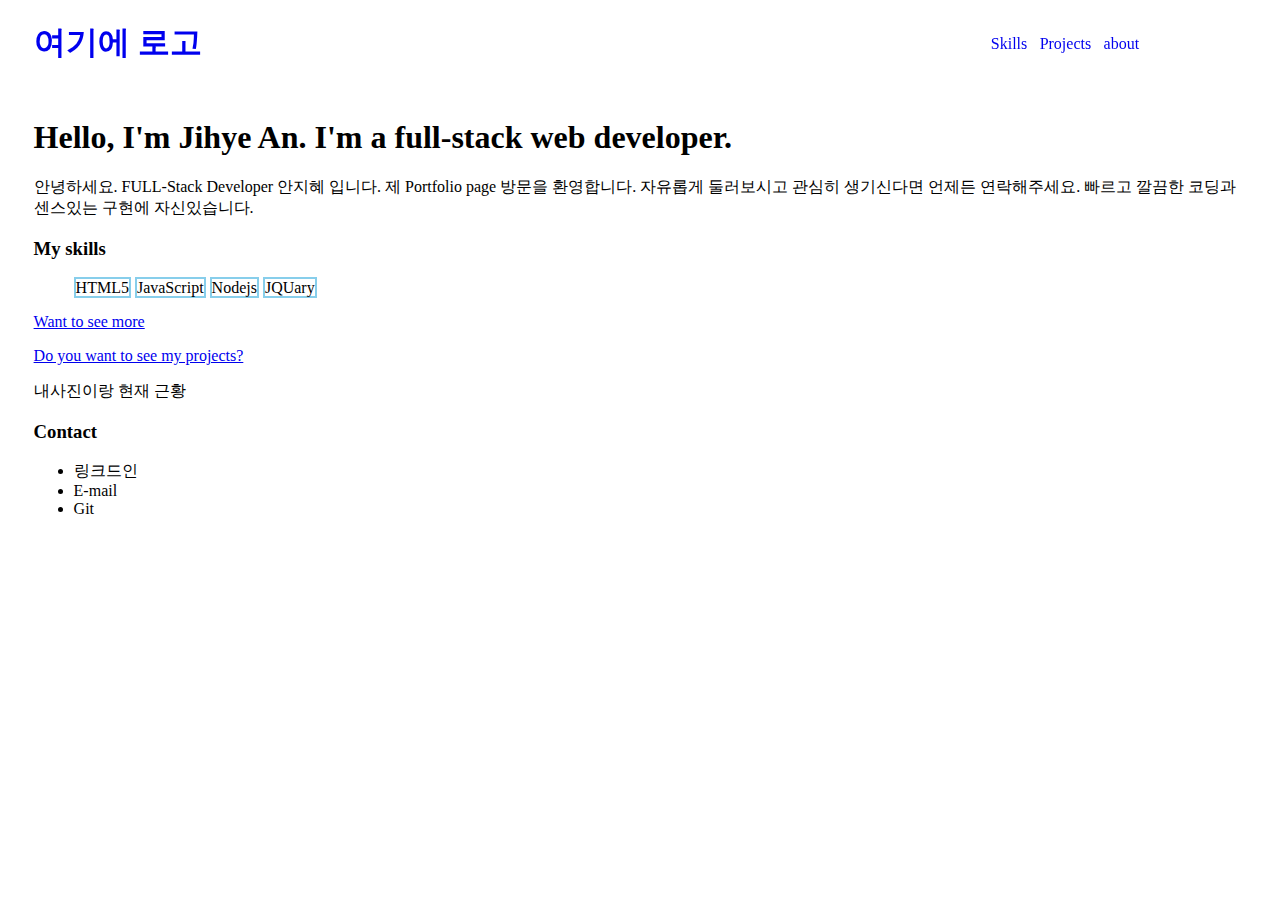
==== index.html @ ad4d4c53 "ver 1" ====
<!DOCTYPE html>
<html>
<head>
    <title>Jihye's Portfolio</title>
    <meta charset="utf-8">
    <meta name="keyword" content="Portfolio,Jihye,Programmer,career,Web,full-stack,developer,Korea,Korean">
    <meta name="author" content="Jihye,An">
    <meta name="description" content="This is the portfolio page of Web-programmer Jihye An">
    <meta name="viewport" content="width=device-width,initial-scale=1.0">
    <link rel="stylesheet" href="layout.css">
    </head>
<body>
    <header>
        <H1><a href="index.html">여기에 로고</a> </H1>
        <niv class="menu">  
        <ul >
        <li><a href="skills.html" >Skills</a></li>
        <li><a href="projects.html" >Projects</a></li>
        <li><a href="about.html">about</a></li>
        </ul>
        </niv>
    </header>
    <main>
    <article>
        <div>
            <H1>Hello, I'm Jihye An.
            I'm a full-stack web developer. </H1>
        </div>
        <div>
            안녕하세요. FULL-Stack Developer 안지혜 입니다.
            제 Portfolio page 방문을 환영합니다. 자유롭게 둘러보시고 관심히 생기신다면 언제든 연락해주세요.
            빠르고 깔끔한 코딩과 센스있는 구현에 자신있습니다. 
        </div>
    </article>
        <section class="myskills">   
            <div>
                <h3>My skills</h3>
                <ul>
                    <li>HTML5</li>
                    <li>JavaScript</li>
                    <li>Nodejs</li>
                    <li>JQUary</li>
                </ul>
                <p><a href="skills.html">Want to see more</a></p>
            </div>
        </section>
        <section>
            <div>
                <p> 
                <a href="projects.html">Do you want to see my projects?
                </a></p>
            </div>
        </section>
        <section>
            <div>
                <p>
                내사진이랑
                현재 근황
                </p>
            </div>
        </section>
    </main>
    <footer>
        <h3>Contact</h3>
        <ul>
            <li>링크드인</li>
            <li>E-mail</li>
            <li>Git</li>
        </ul>
    </footer>
    
</body>

</html>
---- layout.css ----
body{
    padding-left: 2%;
    padding-right: 2%;
    padding-top: 7%;
}
header{
    margin-bottom: 2%;
    display: flex;
    background-color: white;
    position: fixed;
    width: 100%;
    top: 0;
}

header h1{
    flex-grow:0.8;
}
header niv{
    padding: 1%;
}

.menu,header a{
    text-decoration: none;
}
.menu ul{
    display: flex;
    padding: 0;
}
.menu li{
    display: inline;  
    flex-grow: 1;
    text-align:center;
    margin: 5%
   
}

.myskills li{
    border: 2px solid skyblue;
    display: inline;
}
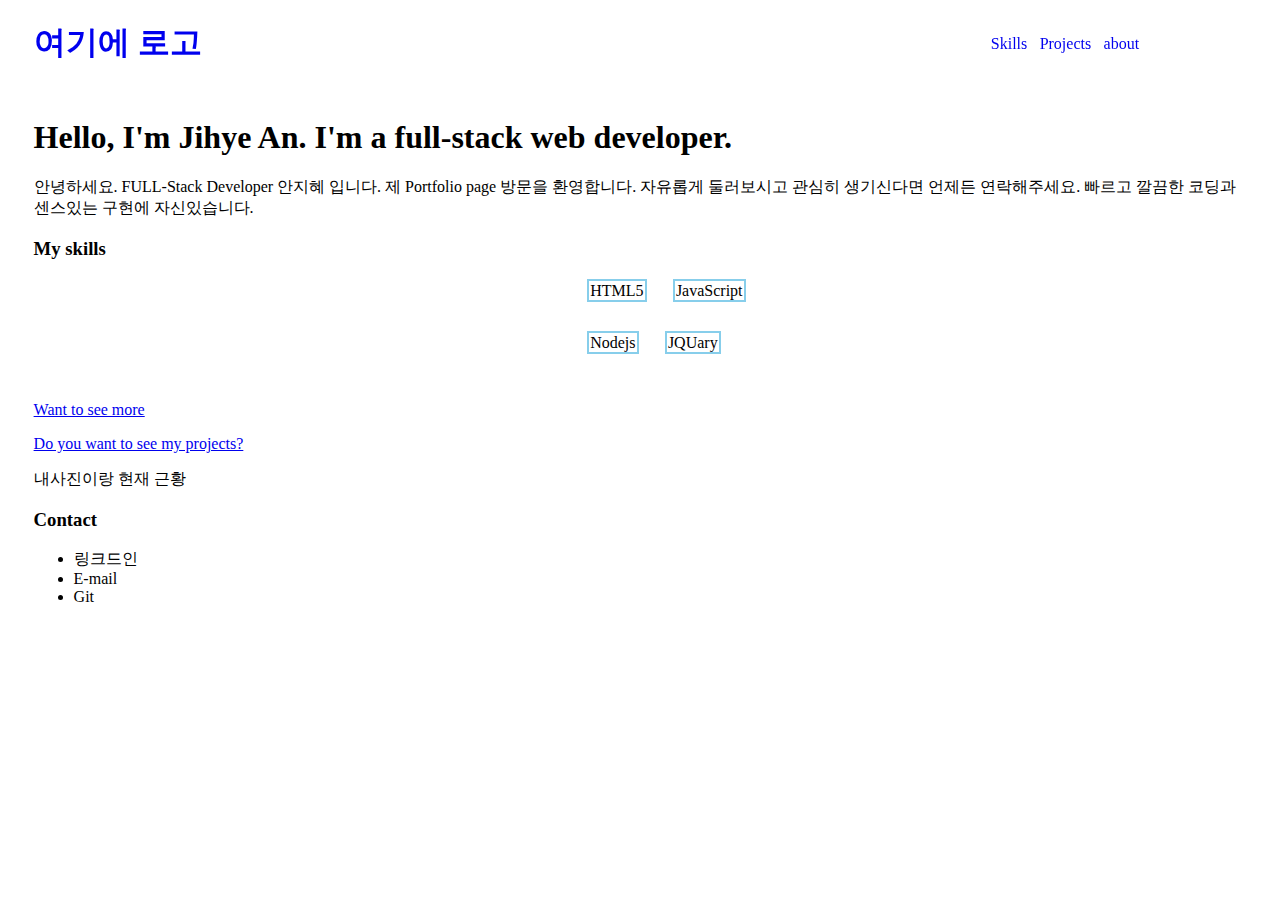
==== commit 889623d5: "ver1.1" ====
--- a/index.html
+++ b/index.html
@@ -35,12 +35,16 @@
         <section class="myskills">   
             <div>
                 <h3>My skills</h3>
-                <ul>
-                    <li>HTML5</li>
-                    <li>JavaScript</li>
-                    <li>Nodejs</li>
-                    <li>JQUary</li>
-                </ul>
+                <table >
+                    <tr>
+                    <td>HTML5</td>
+                    <td>JavaScript</td>
+                    </tr>
+                    <tr>
+                    <td>Nodejs</td>
+                    <td>JQUary</td>
+                    </tr>
+                </table>
                 <p><a href="skills.html">Want to see more</a></p>
             </div>
         </section>
--- a/layout.css
+++ b/layout.css
@@ -33,8 +33,14 @@
     margin: 5%
    
 }
-
-.myskills li{
+.myskills table{
+    margin: auto;
+}
+.myskills tr{
+    height: 50px;
+}
+.myskills td{
+    margin: 10%;
     border: 2px solid skyblue;
     display: inline;
 }
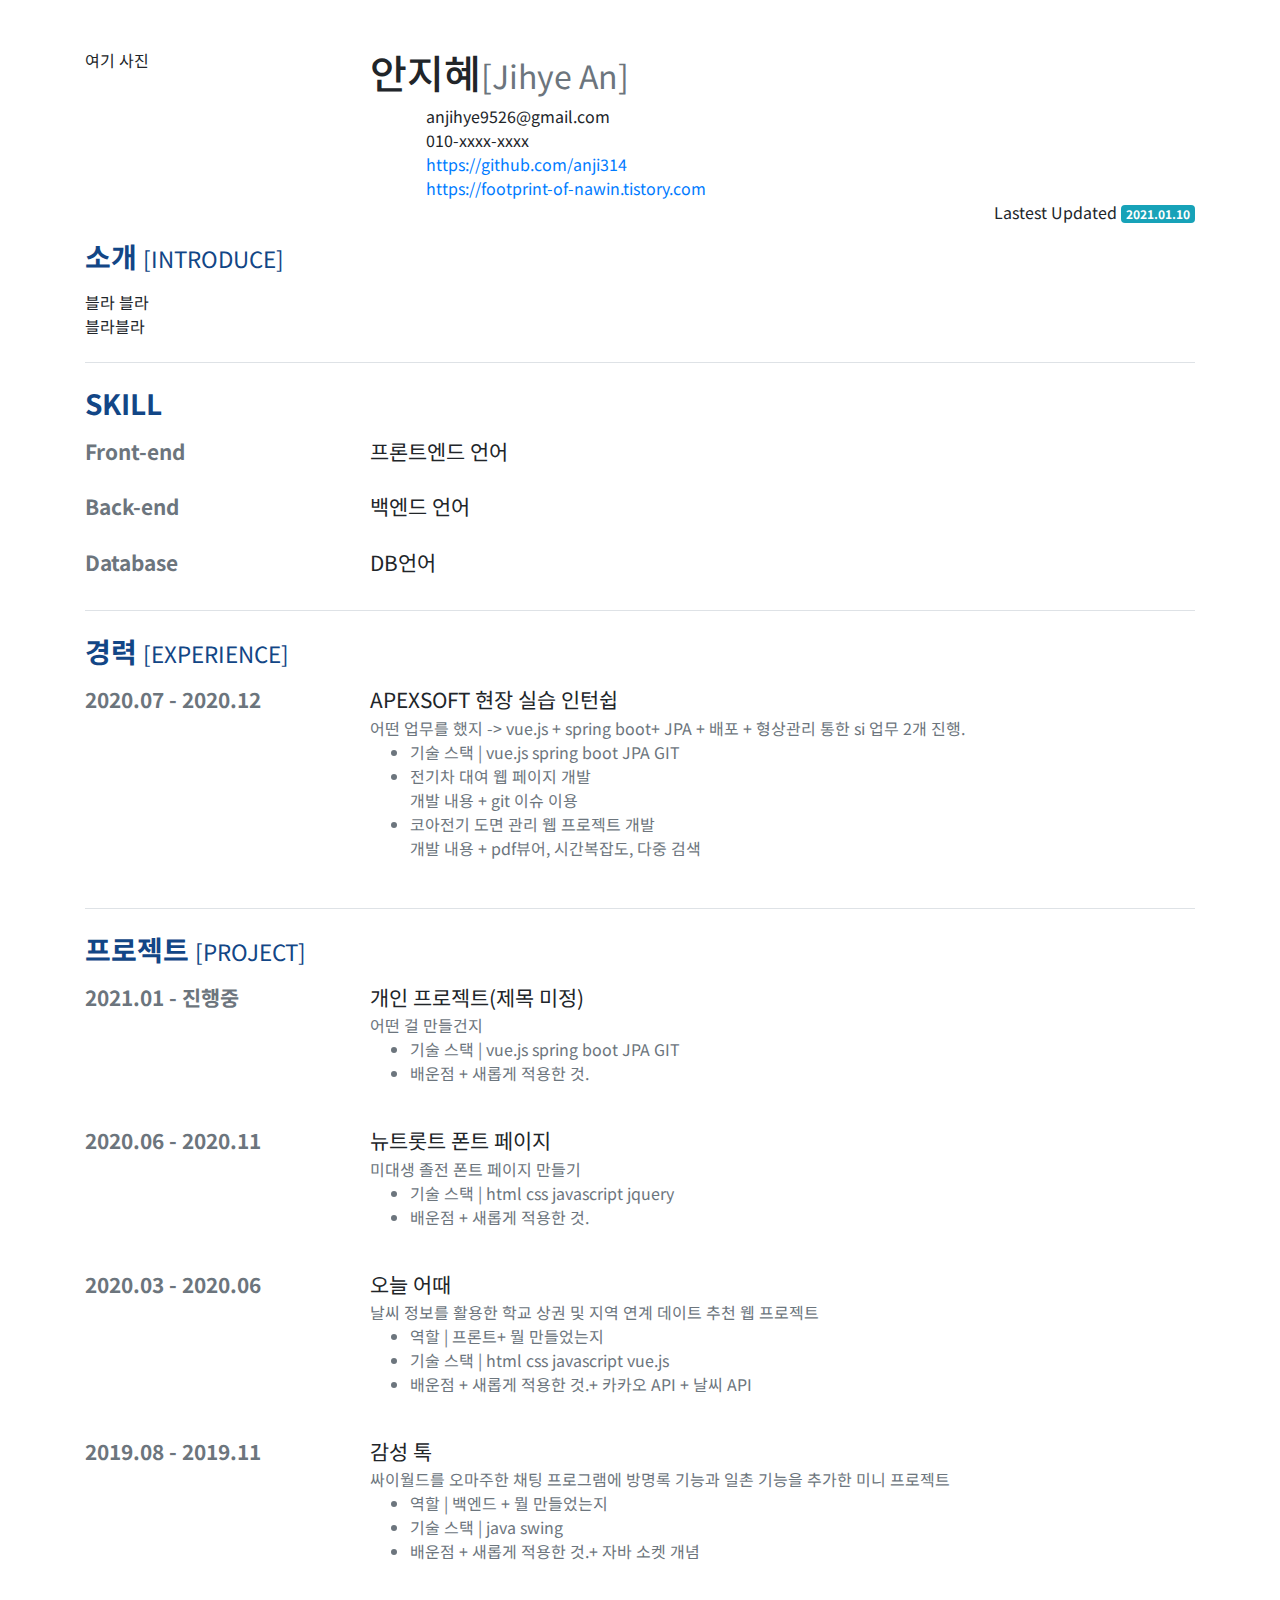
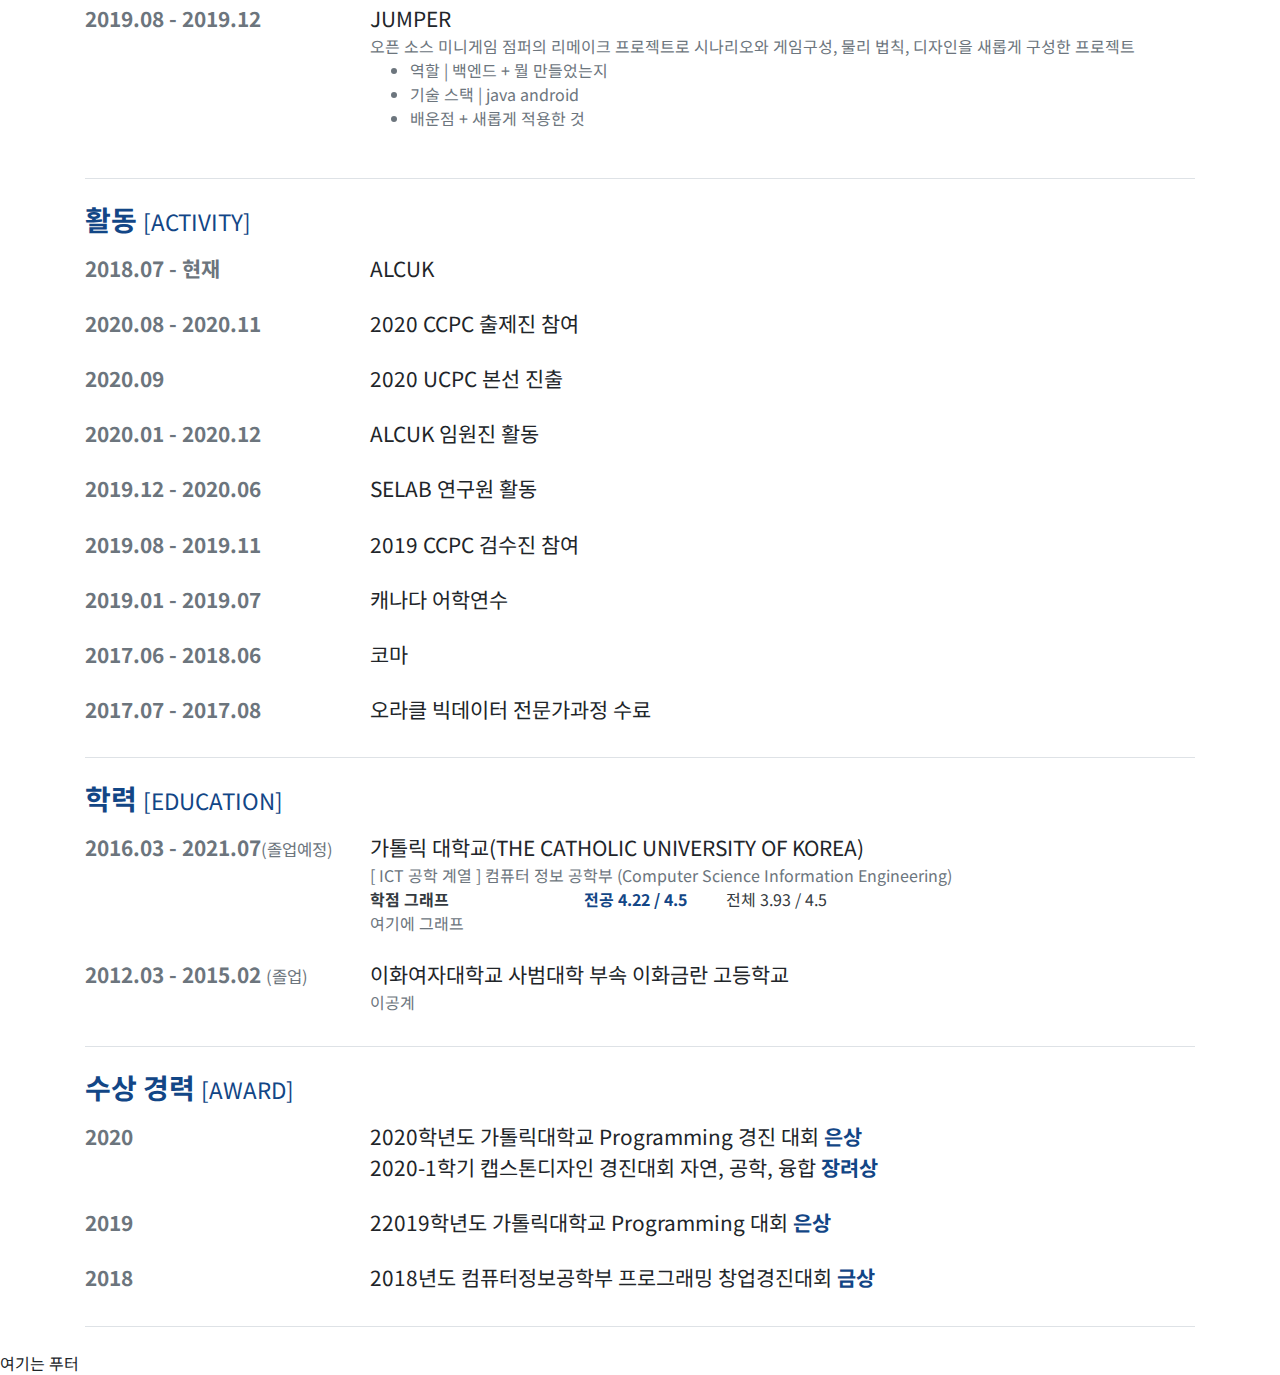
==== commit e61358be: "포트폴리오 틀 완성" ====
--- a/index.html
+++ b/index.html
@@ -4,74 +4,287 @@
     <title>Jihye's Portfolio</title>
     <meta charset="utf-8">
     <meta name="keyword" content="Portfolio,Jihye,Programmer,career,Web,full-stack,developer,Korea,Korean">
-    <meta name="author" content="Jihye,An">
+    <meta name="author" content="JihyeAn">
     <meta name="description" content="This is the portfolio page of Web-programmer Jihye An">
     <meta name="viewport" content="width=device-width,initial-scale=1.0">
     <link rel="stylesheet" href="layout.css">
-    </head>
+    <script src="https://code.jquery.com/jquery-3.4.1.slim.min.js" integrity="sha384-J6qa4849blE2+poT4WnyKhv5vZF5SrPo0iEjwBvKU7imGFAV0wwj1yYfoRSJoZ+n" crossorigin="anonymous"></script>
+    <script src="https://cdn.jsdelivr.net/npm/popper.js@1.16.0/dist/umd/popper.min.js" integrity="sha384-Q6E9RHvbIyZFJoft+2mJbHaEWldlvI9IOYy5n3zV9zzTtmI3UksdQRVvoxMfooAo" crossorigin="anonymous"></script>
+    <link rel="stylesheet" href="https://stackpath.bootstrapcdn.com/bootstrap/4.4.1/css/bootstrap.min.css" integrity="sha384-Vkoo8x4CGsO3+Hhxv8T/Q5PaXtkKtu6ug5TOeNV6gBiFeWPGFN9MuhOf23Q9Ifjh" crossorigin="anonymous">
+    <script src="https://stackpath.bootstrapcdn.com/bootstrap/4.4.1/js/bootstrap.min.js" integrity="sha384-wfSDF2E50Y2D1uUdj0O3uMBJnjuUD4Ih7YwaYd1iqfktj0Uod8GCExl3Og8ifwB6" crossorigin="anonymous"></script>
+    <link rel="stylesheet" href="https://pro.fontawesome.com/releases/v5.10.0/css/all.css" integrity="sha384-AYmEC3Yw5cVb3ZcuHtOA93w35dYTsvhLPVnYs9eStHfGJvOvKxVfELGroGkvsg+p" crossorigin="anonymous"/>
+    <link rel="preconnect" href="https://fonts.gstatic.com">
+    <link href="https://fonts.googleapis.com/css2?family=Nanum+Gothic:wght@400;700;800&display=swap" rel="stylesheet">
+    <link href="https://fonts.googleapis.com/css2?family=Noto+Sans+KR:wght@300;400&display=swap" rel="stylesheet">
+    <style>
+        body {
+          font-family: 'Noto Sans KR', sans-serif;
+        }
+    </style>
+</head>
+
 <body>
     <header>
-        <H1><a href="index.html">여기에 로고</a> </H1>
-        <niv class="menu">  
-        <ul >
-        <li><a href="skills.html" >Skills</a></li>
-        <li><a href="projects.html" >Projects</a></li>
-        <li><a href="about.html">about</a></li>
-        </ul>
-        </niv>
+        
+        <div class="container mt-5">  
+            <div class="row">
+                <div class="col-3">여기 사진</div>
+                <div class="col-9">
+                    <div><h1>안지혜<small class="text-muted">[Jihye An]</small></h1></div>
+                    <div class="row"><div class="text-right col-1"><i class="fas fa-envelope"></i></div><div>anjihye9526@gmail.com</div></div>
+                    <div class="row"><div class="text-right col-1"><i class="fas fa-phone"></i></div><div>010-xxxx-xxxx</div></div>
+                    <div class="row"><div class="text-right col-1"><i class="fab fa-github"></i></div> <div><a class="text-decoration-none" href="https://github.com/anji314" target="_blank">https://github.com/anji314</a></div></div>
+                    <div class="row"><div class="text-right col-1"><i class="fab fa-blogger"></i></div><div><a class="text-decoration-none" href="https://footprint-of-nawin.tistory.com/" target="_blank">https://footprint-of-nawin.tistory.com</a></div></div>
+                    <div class="float-right">Lastest Updated <span class="badge badge-info">2021.01.10</span></div>
+                </div>
+            </div>
+        
+        </div>
+ 
     </header>
     <main>
-    <article>
-        <div>
-            <H1>Hello, I'm Jihye An.
-            I'm a full-stack web developer. </H1>
+        <div class ="container mt-3">
+            <div class="border-bottom mb-4 pb-2">
+                <h3 class="text-head font-weight-bold pb-2">소개 <small>[INTRODUCE]</small></h3>
+                <div>
+                    <p>
+                        블라 블라<br>
+                        블라블라
+                    </p>
+                    
+                </div>
+                
+            </div>
+            <div class="border-bottom mb-4 pb-2">
+                <h3 class="text-head font-weight-bold pb-2">SKILL</h3>
+                <dl class="row text-list">
+                    <dt class="col-sm-3 text-muted">Front-end</dt>
+                    <dd class="col-sm-9">
+                        <div>프론트엔드 언어</div>
+                    </dd>
+                 </dl>
+                 <dl class="row text-list">
+                    <dt class="col-sm-3 text-muted">Back-end</dt>
+                    <dd class="col-sm-9">
+                        <div>백엔드 언어</div>
+                    </dd>
+                 </dl>
+                 <dl class="row text-list">
+                    <dt class="col-sm-3 text-muted">Database</dt>
+                    <dd class="col-sm-9">
+                        <div>DB언어</div>
+                    </dd>
+                 </dl>
+            </div>
+
+            <div class="border-bottom mb-4 pb-2">
+                <h3 class="text-head font-weight-bold pb-2">경력 <small >[EXPERIENCE]</small></h3>
+                <dl class="row text-list">
+                    <dt class="col-sm-3 text-muted">2020.07 - 2020.12</dt>
+                    <dd class="col-sm-9">
+                        <div>APEXSOFT 현장 실습 인턴쉽</div>
+                        <div class="text-muted text-body">
+                            어떤 업무를 했지 -> vue.js + spring boot+ JPA + 배포 + 형상관리 통한 si 업무 2개 진행.
+                            <ul>
+                                <li> 기술 스택 | vue.js spring boot JPA GIT </li>
+                                <li> 전기차 대여 웹 페이지 개발 <br> 개발 내용 + git 이슈 이용</li>
+                                <li> 코아전기 도면 관리 웹 프로젝트 개발 <br> 개발 내용 + pdf뷰어, 시간복잡도, 다중 검색</li>
+                            </ul>
+                        </div>
+
+                    </dd>
+                 </dl>
+            </div>
+            <div class="border-bottom  mb-4 pb-2">
+                <h3 class="text-head font-weight-bold pb-2">프로젝트 <small>[PROJECT]</small></h3>
+                <dl class="row text-list">
+                    <dt class="col-sm-3 text-muted">2021.01 - 진행중</dt>
+                    <dd class="col-sm-9">
+                        <div>개인 프로젝트(제목 미정)</div>
+                        <div class="text-muted text-body">
+                            어떤 걸 만들건지
+                            <ul>
+                                <li> 기술 스택 | vue.js spring boot JPA GIT </li>
+                                <li> 배운점 + 새롭게 적용한 것.</li>
+                            </ul>
+                        </div>
+                    </dd>
+                 </dl>
+                 <dl class="row text-list">
+                    <dt class="col-sm-3 text-muted">2020.06 - 2020.11</dt>
+                    <dd class="col-sm-9">
+                        <div>뉴트롯트 폰트 페이지</div>
+                        <div class="text-muted text-body">
+                            미대생 졸전 폰트 페이지 만들기
+                            <ul>
+                                <li> 기술 스택 | html css javascript jquery </li>
+                                <li> 배운점 + 새롭게 적용한 것.</li>
+                            </ul>
+                        </div>
+                    </dd>
+                 </dl>
+                 <dl class="row text-list">
+                    <dt class="col-sm-3 text-muted">2020.03 - 2020.06</dt>
+                    <dd class="col-sm-9">
+                        <div>오늘 어때</div>
+                        <div class="text-muted text-body">
+                            날씨 정보를 활용한 학교 상권 및 지역 연계 데이트 추천 웹 프로젝트
+                            <ul>
+                                <li> 역할 | 프론트+ 뭘 만들었는지 </li>
+                                <li> 기술 스택 | html css javascript vue.js </li>
+                                <li> 배운점 + 새롭게 적용한 것.+ 카카오 API + 날씨 API</li>
+                            </ul>
+                        </div>
+                    </dd>
+                 </dl>
+                 <dl class="row text-list">
+                    <dt class="col-sm-3 text-muted">2019.08 - 2019.11</dt>
+                    <dd class="col-sm-9">
+                        <div>감성 톡</div>
+                        <div class="text-muted text-body">
+                            싸이월드를 오마주한 채팅 프로그램에 방명록 기능과 일촌 기능을 추가한 미니 프로젝트
+                            <ul>
+                                <li> 역할 | 백엔드 + 뭘 만들었는지 </li>
+                                <li> 기술 스택 | java swing </li>
+                                <li> 배운점 + 새롭게 적용한 것.+ 자바 소켓 개념</li>
+                            </ul>
+                        </div>
+                    </dd>
+                 </dl>
+                 <dl class="row text-list">
+                    <dt class="col-sm-3 text-muted">2019.08 - 2019.12</dt>
+                    <dd class="col-sm-9">
+                        <div>JUMPER</div>
+                        <div class="text-muted text-body">
+                            오픈 소스 미니게임 점퍼의 리메이크 프로젝트로 시나리오와 게임구성, 물리 법칙, 디자인을 새롭게 구성한 프로젝트
+                            <ul>
+                                <li> 역할 | 백엔드 + 뭘 만들었는지 </li>
+                                <li> 기술 스택 | java android </li>
+                                <li> 배운점 + 새롭게 적용한 것</li>
+                            </ul>
+                        </div>
+                    </dd>
+                 </dl>
+            </div>
+            <div class="border-bottom  mb-4 pb-2">
+                <h3 class="text-head font-weight-bold pb-2">활동 <small >[ACTIVITY]</small></h3>
+                <dl class="row text-list">
+                    <dt class="col-sm-3 text-muted">2018.07 - 현재</dt>
+                    <dd class="col-sm-9">
+                        <div>ALCUK</div>
+                    </dd>
+                 </dl>
+                <dl class="row text-list">
+                    <dt class="col-sm-3 text-muted">2020.08 - 2020.11</dt>
+                    <dd class="col-sm-9">
+                        <div>2020 CCPC 출제진 참여</div>
+                    </dd>
+                 </dl>
+                <dl class="row text-list">
+                    <dt class="col-sm-3 text-muted">2020.09</dt>
+                    <dd class="col-sm-9">
+                        <div>2020 UCPC 본선 진출</div>
+                    </dd>
+                 </dl>
+                <dl class="row text-list">
+                    <dt class="col-sm-3 text-muted">2020.01 - 2020.12</dt>
+                    <dd class="col-sm-9">
+                        <div>ALCUK 임원진 활동</div>
+                    </dd>
+                 </dl>
+                <dl class="row text-list">
+                    <dt class="col-sm-3 text-muted">2019.12 - 2020.06</dt>
+                    <dd class="col-sm-9">
+                        <div>SELAB 연구원 활동</div>
+                    </dd>
+                 </dl>
+                <dl class="row text-list">
+                    <dt class="col-sm-3 text-muted">2019.08 - 2019.11</dt>
+                    <dd class="col-sm-9">
+                        <div>2019 CCPC 검수진 참여</div>
+                    </dd>
+                 </dl>
+                <dl class="row text-list">
+                    <dt class="col-sm-3 text-muted">2019.01 - 2019.07</dt>
+                    <dd class="col-sm-9">
+                        <div>캐나다 어학연수</div>
+                    </dd>
+                 </dl>
+               
+                <dl class="row text-list">
+                    <dt class="col-sm-3 text-muted">2017.06 - 2018.06</dt>
+                    <dd class="col-sm-9">
+                        <div>코마</div>
+                    </dd>
+                 </dl>
+                 <dl class="row text-list">
+                    <dt class="col-sm-3 text-muted">2017.07 - 2017.08</dt>
+                    <dd class="col-sm-9">
+                        <div>오라클 빅데이터 전문가과정 수료</div>
+                    </dd>
+                 </dl>
+            </div>
+            <div class="border-bottom  mb-4 pb-2">
+                <h3 class="text-head font-weight-bold pb-2">학력 <small >[EDUCATION]</small></h3>
+                <dl class="row text-list">
+                    <dt class="col-sm-3 text-muted">2016.03 - 2021.07<small>(졸업예정)</small></dt>
+                    <dd class="col-sm-9">
+                        <div>가톨릭 대학교(THE CATHOLIC UNIVERSITY OF KOREA)</div>
+                        <div class="text-muted text-body">
+                            [ ICT 공학 계열 ] 컴퓨터 정보 공학부 (Computer Science Information Engineering)
+                            <div class="text-dark row" >                                
+                                <div class=" font-weight-bold col-3">학점 그래프</div> 
+                                <div class=" col-2 text-head font-weight-bold">전공 4.22 / 4.5</div> 
+                                <div class="col-2">전체 3.93 / 4.5</div>                               
+                            </div>
+                            <div>여기에 그래프</div>
+                        </div>
+
+                    </dd>
+                 </dl>
+                 <dl class="row text-list">
+                    <dt class="col-sm-3 text-muted">2012.03 - 2015.02 <small>(졸업)</small></dt>
+                    <dd class="col-sm-9">
+                        <div>이화여자대학교 사범대학 부속 이화금란 고등학교</div>
+                        <div class="text-muted text-body">이공계</div>
+                    </dd>
+                 </dl>
+            </div>
+            <div class="border-bottom mb-4 pb-2">
+                <h3 class="text-head font-weight-bold pb-2">수상 경력 <small/*class="text-muted"*/>[AWARD]</small></h3>
+                <div >
+                    <dl class="row text-list">
+                        <dt class="col-sm-3 text-muted">2020</dt>
+                        <dd class="col-sm-9">
+                            <div>
+                                <div>2020학년도 가톨릭대학교 Programming 경진 대회 <span  class="text-head font-weight-bold">은상</span></div>
+                                <div>2020-1학기 캡스톤디자인 경진대회 자연, 공학, 융합 <span class="text-head font-weight-bold">장려상</span></div>
+                            </div>
+                        </dd>
+                     </dl>
+
+                    <dl class="row text-list">
+                        <dt class="col-sm-3 text-muted">2019</dt>
+                        <dd class="col-sm-9">
+                            <div>22019학년도 가톨릭대학교 Programming 대회 <span class="text-head font-weight-bold">은상</span></div>
+                        </dd>
+                     </dl>
+                    <dl class="row text-list">
+                        <dt class="col-sm-3 text-muted">2018</dt>
+                        <dd class="col-sm-9">
+                            <div>2018년도 컴퓨터정보공학부 프로그래밍 창업경진대회 <span class="text-head font-weight-bold">금상</span></div>
+                        </dd>
+                     </dl>
+
+                </div>
+            </div>
+
         </div>
-        <div>
-            안녕하세요. FULL-Stack Developer 안지혜 입니다.
-            제 Portfolio page 방문을 환영합니다. 자유롭게 둘러보시고 관심히 생기신다면 언제든 연락해주세요.
-            빠르고 깔끔한 코딩과 센스있는 구현에 자신있습니다. 
-        </div>
-    </article>
-        <section class="myskills">   
-            <div>
-                <h3>My skills</h3>
-                <table >
-                    <tr>
-                    <td>HTML5</td>
-                    <td>JavaScript</td>
-                    </tr>
-                    <tr>
-                    <td>Nodejs</td>
-                    <td>JQUary</td>
-                    </tr>
-                </table>
-                <p><a href="skills.html">Want to see more</a></p>
-            </div>
-        </section>
-        <section>
-            <div>
-                <p> 
-                <a href="projects.html">Do you want to see my projects?
-                </a></p>
-            </div>
-        </section>
-        <section>
-            <div>
-                <p>
-                내사진이랑
-                현재 근황
-                </p>
-            </div>
-        </section>
+
     </main>
-    <footer>
-        <h3>Contact</h3>
-        <ul>
-            <li>링크드인</li>
-            <li>E-mail</li>
-            <li>Git</li>
-        </ul>
-    </footer>
+        <footer>
+            여기는 푸터
+        </footer>
     
 </body>
 
--- a/layout.css
+++ b/layout.css
@@ -1,47 +1,17 @@
-body{
-    padding-left: 2%;
-    padding-right: 2%;
-    padding-top: 7%;
+.body{
+    font-family: 'Nanum Gothic Coding', monospace; 
 }
-header{
-    margin-bottom: 2%;
-    display: flex;
-    background-color: white;
-    position: fixed;
-    width: 100%;
-    top: 0;
+.text-head{
+    color: #124686;
 }
 
-header h1{
-    flex-grow:0.8;
+.text-list{
+    font-size: 1.3rem;
 }
-header niv{
-    padding: 1%;
+.text-body{
+    font-size: 1rem;
 }
-
-.menu,header a{
-    text-decoration: none;
-}
-.menu ul{
-    display: flex;
-    padding: 0;
-}
-.menu li{
-    display: inline;  
-    flex-grow: 1;
-    text-align:center;
-    margin: 5%
-   
-}
-.myskills table{
-    margin: auto;
-}
-.myskills tr{
-    height: 50px;
-}
-.myskills td{
-    margin: 10%;
-    border: 2px solid skyblue;
-    display: inline;
-}
-
+.box-border-bottom{
+    border-bottom: solid;
+    border-color: gray;
+}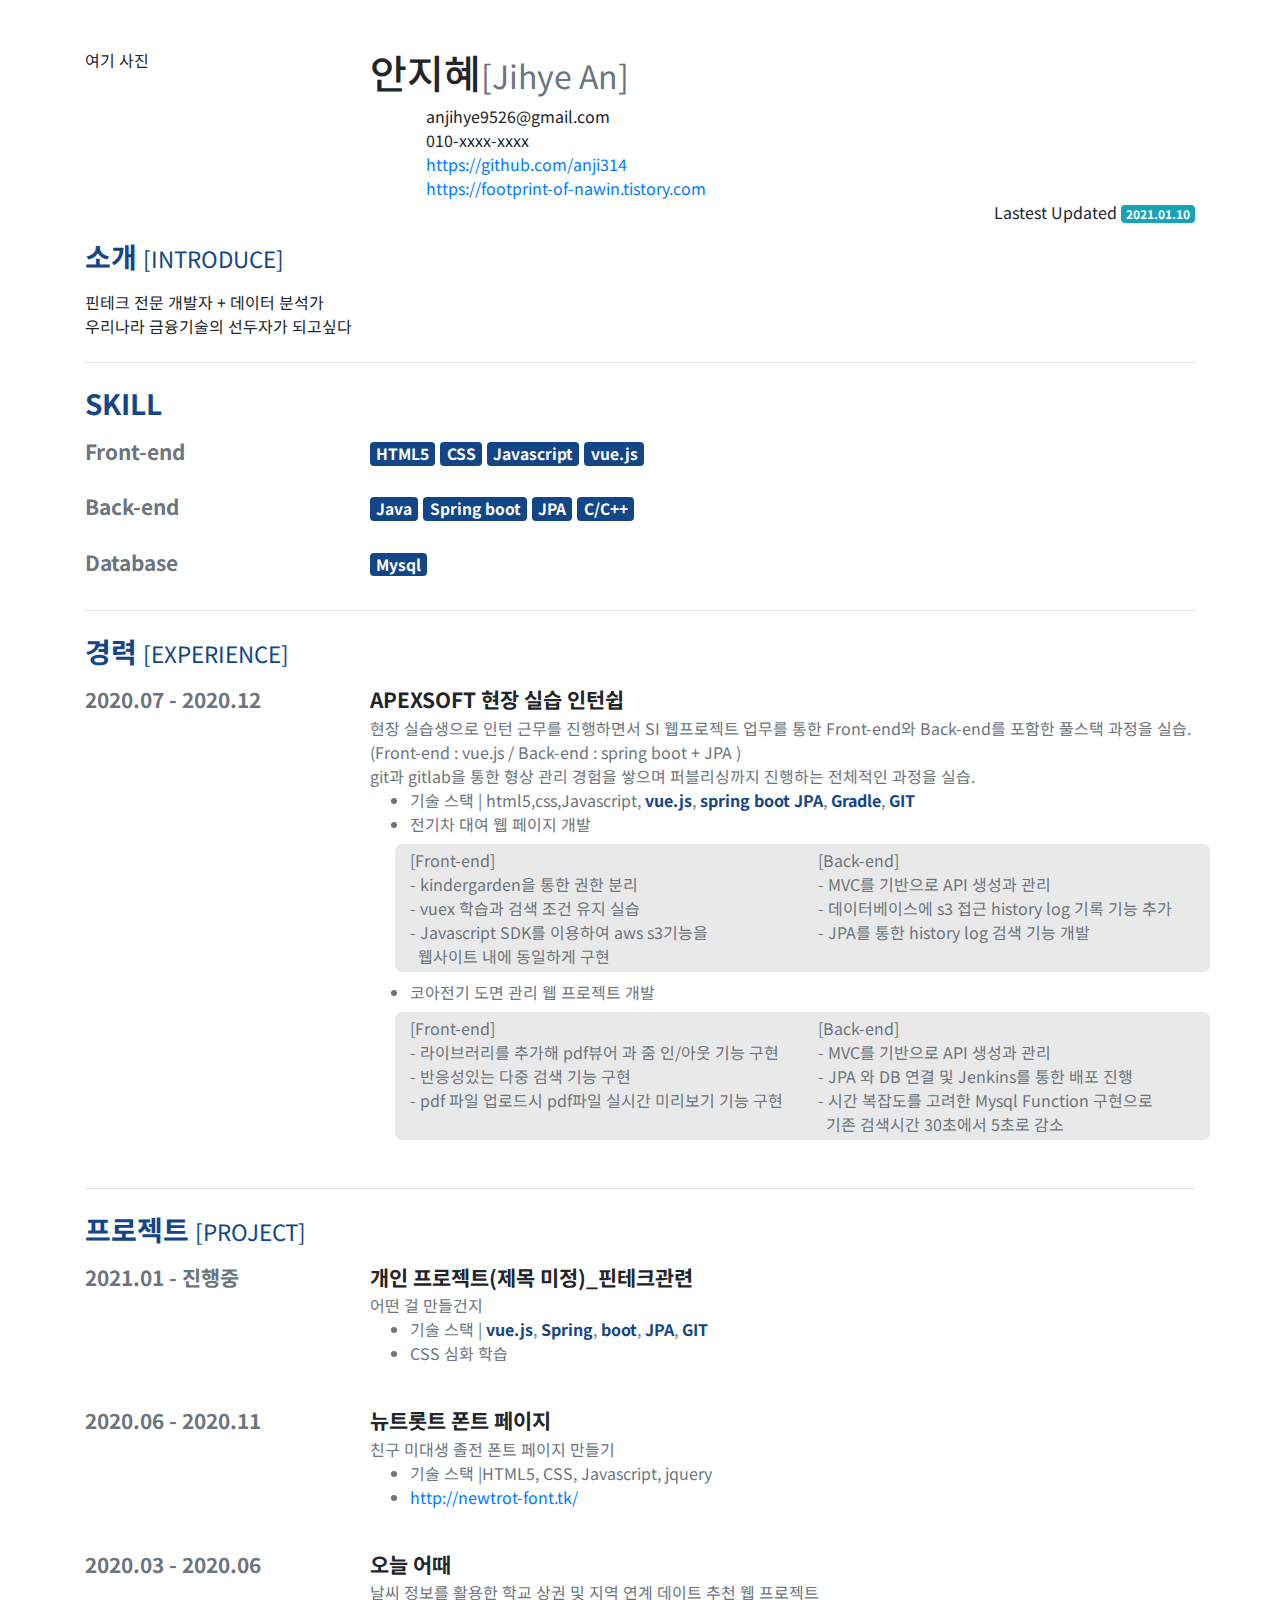
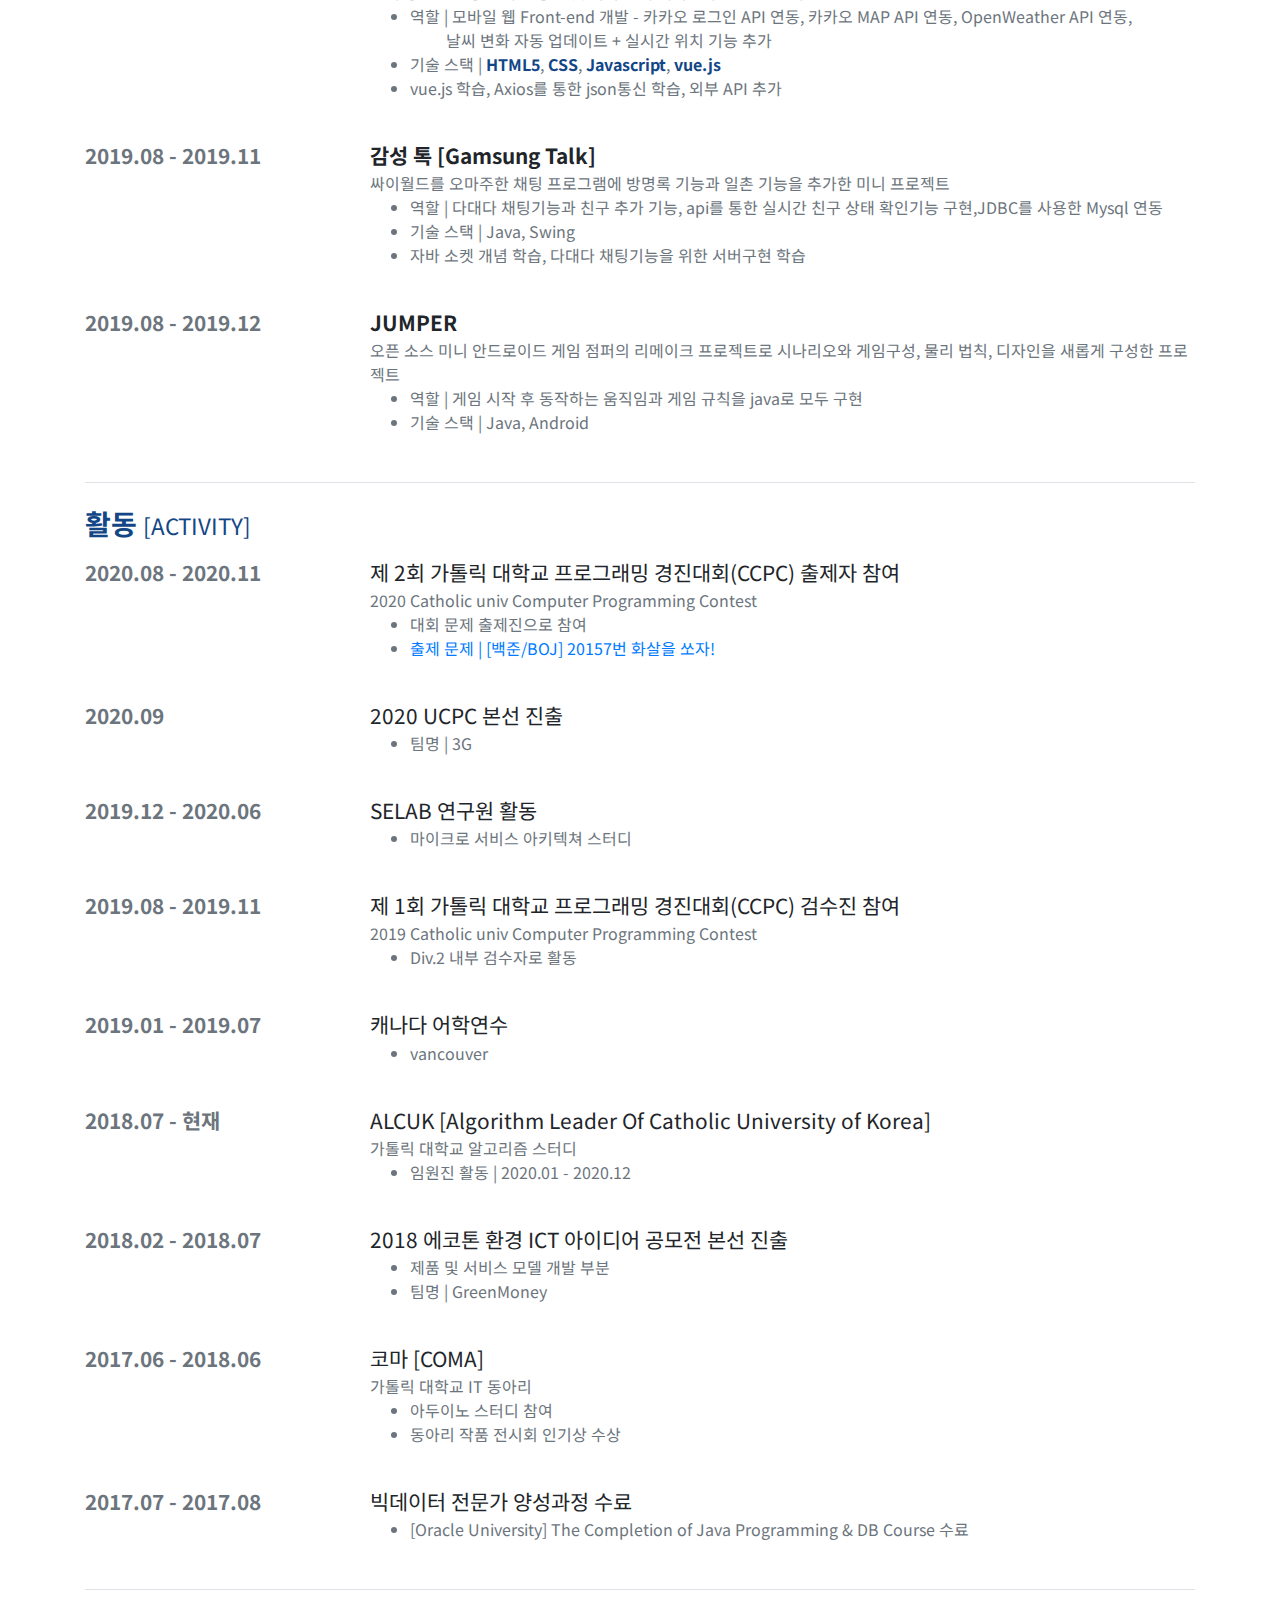
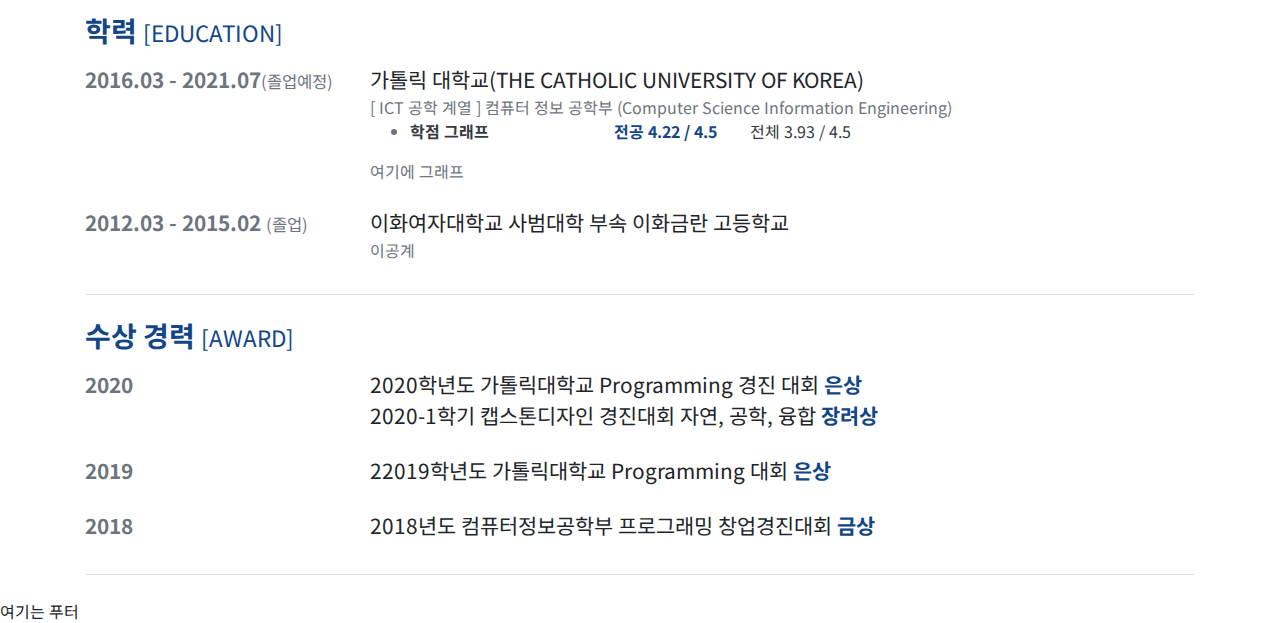
==== commit 4716d4ed: "포트폴리오 1차 마무리" ====
--- a/index.html
+++ b/index.html
@@ -48,8 +48,8 @@
                 <h3 class="text-head font-weight-bold pb-2">소개 <small>[INTRODUCE]</small></h3>
                 <div>
                     <p>
-                        블라 블라<br>
-                        블라블라
+                        핀테크 전문 개발자 + 데이터 분석가<br>
+                        우리나라 금융기술의 선두자가 되고싶다
                     </p>
                     
                 </div>
@@ -60,19 +60,32 @@
                 <dl class="row text-list">
                     <dt class="col-sm-3 text-muted">Front-end</dt>
                     <dd class="col-sm-9">
-                        <div>프론트엔드 언어</div>
+                        <div>
+                            <span class="badge badge-deepblue">HTML5</span> 
+                            <span class="badge badge-deepblue">CSS</span> 
+                            <span class="badge badge-deepblue">Javascript</span> 
+                            <span class="badge badge-deepblue">vue.js</span>
+                        </div>
                     </dd>
                  </dl>
                  <dl class="row text-list">
                     <dt class="col-sm-3 text-muted">Back-end</dt>
                     <dd class="col-sm-9">
-                        <div>백엔드 언어</div>
+                        <div>
+                            <span class="badge badge-deepblue">Java</span> 
+                            <span class="badge badge-deepblue">Spring boot</span> 
+                            <span class="badge badge-deepblue">JPA</span> 
+                            <span class="badge badge-deepblue">C/C++</span> 
+
+                        </div>
                     </dd>
                  </dl>
                  <dl class="row text-list">
                     <dt class="col-sm-3 text-muted">Database</dt>
                     <dd class="col-sm-9">
-                        <div>DB언어</div>
+                        <div>
+                            <span class="badge badge-deepblue">Mysql</span> 
+                        </div>
                     </dd>
                  </dl>
             </div>
@@ -82,13 +95,54 @@
                 <dl class="row text-list">
                     <dt class="col-sm-3 text-muted">2020.07 - 2020.12</dt>
                     <dd class="col-sm-9">
-                        <div>APEXSOFT 현장 실습 인턴쉽</div>
-                        <div class="text-muted text-body">
-                            어떤 업무를 했지 -> vue.js + spring boot+ JPA + 배포 + 형상관리 통한 si 업무 2개 진행.
-                            <ul>
-                                <li> 기술 스택 | vue.js spring boot JPA GIT </li>
-                                <li> 전기차 대여 웹 페이지 개발 <br> 개발 내용 + git 이슈 이용</li>
-                                <li> 코아전기 도면 관리 웹 프로젝트 개발 <br> 개발 내용 + pdf뷰어, 시간복잡도, 다중 검색</li>
+                        <div class="font-weight-bold">APEXSOFT 현장 실습 인턴쉽</div>
+                        <div class="text-muted text-body">
+                            <div class="">
+                            현장 실습생으로 인턴 근무를 진행하면서 SI 웹프로젝트 업무를 통한 Front-end와 Back-end를 포함한 풀스택 과정을 실습.
+                            (Front-end : vue.js / Back-end : spring boot + JPA )<br>
+                            
+                            git과 gitlab을 통한 형상 관리 경험을 쌓으며 퍼블리싱까지 진행하는 전체적인 과정을 실습.
+                            </div>
+                            <ul>
+                                <li> 기술 스택 | <span >html5,css,Javascript</span>, 
+                                    <span class="text-head font-weight-bold">vue.js</span>,
+                                     <span class="text-head font-weight-bold">spring boot</span>
+                                     <span class="text-head font-weight-bold">JPA</span>, 
+                                     <span class="text-head font-weight-bold">Gradle</span>,
+                                     <span class="text-head font-weight-bold">GIT</span> 
+                                </li>
+                                <li> 전기차 대여 웹 페이지 개발 
+                                    <div class="row background-explain mt-2 mb-2 pt-1 pb-1"> 
+                                        <div class="col">
+                                        [Front-end]<br>
+                                        - kindergarden을 통한 권한 분리<br>
+                                        - vuex 학습과 검색 조건 유지 실습<br>
+                                        -  Javascript SDK를 이용하여 aws s3기능을 <br> &nbsp&nbsp웹사이트 내에 동일하게 구현<br>
+                                        </div>
+                                        <div class="col">
+                                        [Back-end]<br>
+                                        - MVC를 기반으로 API 생성과 관리<br>
+                                        - 데이터베이스에 s3 접근 history log 기록 기능 추가<br>
+                                        - JPA를 통한 history log 검색 기능 개발<br>
+                                        </div>
+                                    </div>
+                                </li>
+                                <li> 코아전기 도면 관리 웹 프로젝트 개발
+                                    <div class="row background-explain mt-2  pt-1 pb-1"> 
+                                        <div class="col">
+                                        [Front-end]<br>
+                                        - 라이브러리를 추가해 pdf뷰어 과 줌 인/아웃 기능 구현<br>
+                                        - 반응성있는 다중 검색 기능 구현<br>
+                                        - pdf 파일 업로드시 pdf파일 실시간 미리보기 기능 구현<br>
+                                        </div>
+                                        <div class="col ">
+                                        [Back-end]<br>
+                                        - MVC를 기반으로 API 생성과 관리<br>
+                                        - JPA 와 DB 연결 및 Jenkins를 통한 배포 진행<br>
+                                        - 시간 복잡도를 고려한 Mysql Function 구현으로 <br>&nbsp&nbsp기존 검색시간 30초에서 5초로 감소 <br>
+                                        </div>
+                                    </div>
+                                </li>
                             </ul>
                         </div>
 
@@ -100,12 +154,16 @@
                 <dl class="row text-list">
                     <dt class="col-sm-3 text-muted">2021.01 - 진행중</dt>
                     <dd class="col-sm-9">
-                        <div>개인 프로젝트(제목 미정)</div>
+                        <div class="font-weight-bold">개인 프로젝트(제목 미정)_핀테크관련</div>
                         <div class="text-muted text-body">
                             어떤 걸 만들건지
                             <ul>
-                                <li> 기술 스택 | vue.js spring boot JPA GIT </li>
-                                <li> 배운점 + 새롭게 적용한 것.</li>
+                                <li> 기술 스택 | <span class="text-head font-weight-bold">vue.js</span>,
+                                    <span class="text-head font-weight-bold">Spring</span>, 
+                                    <span class="text-head font-weight-bold">boot</span>, 
+                                    <span class="text-head font-weight-bold">JPA</span>, 
+                                    <span class="text-head font-weight-bold">GIT</span> </li>
+                                <li> CSS 심화 학습</li>
                             </ul>
                         </div>
                     </dd>
@@ -113,12 +171,12 @@
                  <dl class="row text-list">
                     <dt class="col-sm-3 text-muted">2020.06 - 2020.11</dt>
                     <dd class="col-sm-9">
-                        <div>뉴트롯트 폰트 페이지</div>
-                        <div class="text-muted text-body">
-                            미대생 졸전 폰트 페이지 만들기
-                            <ul>
-                                <li> 기술 스택 | html css javascript jquery </li>
-                                <li> 배운점 + 새롭게 적용한 것.</li>
+                        <div class="font-weight-bold">뉴트롯트 폰트 페이지 <a href="https://github.com/anji314/NEWTROT_HTML"><i class="fab fa-github"></i></a> <a href="https://footprint-of-nawin.tistory.com/category/Projects/Font-page%28%EB%AF%B8%EB%8C%80%EC%83%9D%20%EC%A1%B8%EC%A0%84%20%EB%8F%84%EC%99%80%EC%A3%BC%EA%B8%B0%29"><i class="fab fa-blogger"></i></a></div>
+                        <div class="text-muted text-body">
+                           친구 미대생 졸전 폰트 페이지 만들기
+                            <ul>
+                                <li> 기술 스택 |HTML5, CSS, Javascript, jquery</li>
+                                <li> <a href="http://newtrot-font.tk/">http://newtrot-font.tk/</a></li>
                             </ul>
                         </div>
                     </dd>
@@ -126,13 +184,16 @@
                  <dl class="row text-list">
                     <dt class="col-sm-3 text-muted">2020.03 - 2020.06</dt>
                     <dd class="col-sm-9">
-                        <div>오늘 어때</div>
+                        <div class="font-weight-bold">오늘 어때 <a href="https://github.com/anji314/Today_Project"><i class="fab fa-github"></i></a> <a href="https://footprint-of-nawin.tistory.com/category/Projects/%EC%97%AC%EA%B8%B0%EC%96%B4%EB%95%8C%28%EA%B0%80%EC%A0%9C%29%5B2020.1%ED%95%99%EA%B8%B0%20%EC%A2%85%EC%84%A4%5D"><i class="fab fa-blogger"></i></a></div>
                         <div class="text-muted text-body">
                             날씨 정보를 활용한 학교 상권 및 지역 연계 데이트 추천 웹 프로젝트
                             <ul>
-                                <li> 역할 | 프론트+ 뭘 만들었는지 </li>
-                                <li> 기술 스택 | html css javascript vue.js </li>
-                                <li> 배운점 + 새롭게 적용한 것.+ 카카오 API + 날씨 API</li>
+                                <li> 역할 | 모바일 웹 Front-end 개발 - 카카오 로그인 API 연동, 카카오 MAP API 연동, OpenWeather API 연동,<br>&nbsp&nbsp&nbsp&nbsp&nbsp&nbsp&nbsp&nbsp&nbsp날씨 변화 자동 업데이트 + 실시간 위치 기능 추가</li>
+                                <li> 기술 스택 | <span class="text-head font-weight-bold">HTML5</span>,
+                                    <span class="text-head font-weight-bold">CSS</span>, 
+                                    <span class="text-head font-weight-bold">Javascript</span>, 
+                                    <span class="text-head font-weight-bold">vue.js</span></li>
+                                <li> vue.js 학습, Axios를 통한 json통신 학습, 외부 API 추가</li>
                             </ul>
                         </div>
                     </dd>
@@ -140,13 +201,13 @@
                  <dl class="row text-list">
                     <dt class="col-sm-3 text-muted">2019.08 - 2019.11</dt>
                     <dd class="col-sm-9">
-                        <div>감성 톡</div>
+                        <div class="font-weight-bold">감성 톡 [Gamsung Talk]</div>
                         <div class="text-muted text-body">
                             싸이월드를 오마주한 채팅 프로그램에 방명록 기능과 일촌 기능을 추가한 미니 프로젝트
                             <ul>
-                                <li> 역할 | 백엔드 + 뭘 만들었는지 </li>
-                                <li> 기술 스택 | java swing </li>
-                                <li> 배운점 + 새롭게 적용한 것.+ 자바 소켓 개념</li>
+                                <li> 역할 | 다대다 채팅기능과 친구 추가 기능, api를 통한 실시간 친구 상태 확인기능 구현,JDBC를 사용한 Mysql 연동 </li>
+                                <li> 기술 스택 | Java, Swing </li>
+                                <li> 자바 소켓 개념 학습, 다대다 채팅기능을 위한 서버구현 학습</li>
                             </ul>
                         </div>
                     </dd>
@@ -154,13 +215,12 @@
                  <dl class="row text-list">
                     <dt class="col-sm-3 text-muted">2019.08 - 2019.12</dt>
                     <dd class="col-sm-9">
-                        <div>JUMPER</div>
-                        <div class="text-muted text-body">
-                            오픈 소스 미니게임 점퍼의 리메이크 프로젝트로 시나리오와 게임구성, 물리 법칙, 디자인을 새롭게 구성한 프로젝트
-                            <ul>
-                                <li> 역할 | 백엔드 + 뭘 만들었는지 </li>
-                                <li> 기술 스택 | java android </li>
-                                <li> 배운점 + 새롭게 적용한 것</li>
+                        <div class="font-weight-bold">JUMPER <a href="https://github.com/anji314/JumperRemake"><i class="fab fa-github"></i></a></div>
+                        <div class="text-muted text-body">
+                            오픈 소스 미니 안드로이드 게임 점퍼의 리메이크 프로젝트로 시나리오와 게임구성, 물리 법칙, 디자인을 새롭게 구성한 프로젝트
+                            <ul>
+                                <li> 역할 | 게임 시작 후 동작하는 움직임과 게임 규칙을 java로 모두 구현 </li>
+                                <li> 기술 스택 | Java, Android </li>
                             </ul>
                         </div>
                     </dd>
@@ -169,58 +229,109 @@
             <div class="border-bottom  mb-4 pb-2">
                 <h3 class="text-head font-weight-bold pb-2">활동 <small >[ACTIVITY]</small></h3>
                 <dl class="row text-list">
+                    <dt class="col-sm-3 text-muted">2020.08 - 2020.11</dt>
+                    <dd class="col-sm-9">
+                        <div>제 2회 가톨릭 대학교 프로그래밍 경진대회(CCPC) 출제자 참여</div>
+                        <div class="text-body text-muted">
+                            <div>2020 Catholic univ Computer Programming Contest</div>
+                            <ul>
+                                <li>대회 문제 출제진으로 참여</li>
+                                <li><a class="text-decoration-none" href="https://www.acmicpc.net/problem/20157">출제 문제 | [백준/BOJ] 20157번 화살을 쏘자!</a></li>
+                            </ul>
+                        </div>
+                    </dd>
+                 </dl>
+                <dl class="row text-list">
+                    <dt class="col-sm-3 text-muted">2020.09</dt>
+                    <dd class="col-sm-9">
+                        <div>2020 UCPC 본선 진출</div>
+                        <div class="text-body text-muted">
+                            <ul>
+                                <li>팀명 | 3G</li>
+                            </ul>
+                        </div>
+                    </dd>
+                 </dl>
+                <dl class="row text-list">
+                    <dt class="col-sm-3 text-muted">2019.12 - 2020.06</dt>
+                    <dd class="col-sm-9">
+                        <div>SELAB 연구원 활동</div>
+                        <div class="text-body text-muted">
+                            <ul>
+                                <li>마이크로 서비스 아키텍쳐 스터디</li>
+                            </ul>
+                        </div>
+                    </dd>
+                 </dl>
+                <dl class="row text-list">
+                    <dt class="col-sm-3 text-muted">2019.08 - 2019.11</dt>
+                    <dd class="col-sm-9">
+                        <div>제 1회 가톨릭 대학교 프로그래밍 경진대회(CCPC) 검수진 참여</div>
+                        <div class="text-body text-muted">
+                            <div>2019 Catholic univ Computer Programming Contest</div>
+                            <ul>
+                                <li>Div.2 내부 검수자로 활동</li>
+                            </ul>
+                        </div>
+                    </dd>
+                 </dl>
+                <dl class="row text-list">
+                    <dt class="col-sm-3 text-muted">2019.01 - 2019.07</dt>
+                    <dd class="col-sm-9">
+                        <div>캐나다 어학연수</div>
+                        <div class="text-body text-muted">
+                            <ul>
+                                <li>vancouver</li>
+                            </ul>
+                        </div>
+                    </dd>
+                 </dl>
+                 <dl class="row text-list">
                     <dt class="col-sm-3 text-muted">2018.07 - 현재</dt>
                     <dd class="col-sm-9">
-                        <div>ALCUK</div>
-                    </dd>
-                 </dl>
-                <dl class="row text-list">
-                    <dt class="col-sm-3 text-muted">2020.08 - 2020.11</dt>
-                    <dd class="col-sm-9">
-                        <div>2020 CCPC 출제진 참여</div>
-                    </dd>
-                 </dl>
-                <dl class="row text-list">
-                    <dt class="col-sm-3 text-muted">2020.09</dt>
-                    <dd class="col-sm-9">
-                        <div>2020 UCPC 본선 진출</div>
-                    </dd>
-                 </dl>
-                <dl class="row text-list">
-                    <dt class="col-sm-3 text-muted">2020.01 - 2020.12</dt>
-                    <dd class="col-sm-9">
-                        <div>ALCUK 임원진 활동</div>
-                    </dd>
-                 </dl>
-                <dl class="row text-list">
-                    <dt class="col-sm-3 text-muted">2019.12 - 2020.06</dt>
-                    <dd class="col-sm-9">
-                        <div>SELAB 연구원 활동</div>
-                    </dd>
-                 </dl>
-                <dl class="row text-list">
-                    <dt class="col-sm-3 text-muted">2019.08 - 2019.11</dt>
-                    <dd class="col-sm-9">
-                        <div>2019 CCPC 검수진 참여</div>
-                    </dd>
-                 </dl>
-                <dl class="row text-list">
-                    <dt class="col-sm-3 text-muted">2019.01 - 2019.07</dt>
-                    <dd class="col-sm-9">
-                        <div>캐나다 어학연수</div>
-                    </dd>
-                 </dl>
-               
+                        <div>ALCUK [Algorithm Leader Of Catholic University of Korea]</div>
+                        <div class="text-body text-muted">
+                            <div>가톨릭 대학교 알고리즘 스터디</div>
+                            <ul>
+                                <li>임원진 활동 | 2020.01 - 2020.12</li>
+                            </ul>
+                        </div>
+                    </dd>
+                 </dl>
+                 <dl class="row text-list">
+                    <dt class="col-sm-3 text-muted">2018.02 - 2018.07</dt>
+                    <dd class="col-sm-9">
+                        <div>2018 에코톤 환경 ICT 아이디어 공모전 본선 진출</div>
+                        <div class="text-body text-muted">
+                            <ul>
+                                <li>제품 및 서비스 모델 개발 부분</li>
+                                <li>팀명 | GreenMoney</li>
+                            </ul>
+                        </div>
+                    </dd>
+                 </dl>
                 <dl class="row text-list">
                     <dt class="col-sm-3 text-muted">2017.06 - 2018.06</dt>
                     <dd class="col-sm-9">
-                        <div>코마</div>
+                        <div>코마 [COMA]</div>
+                        <div class="text-body text-muted">
+                            <div>가톨릭 대학교 IT 동아리</div>
+                            <ul>
+                                <li>아두이노 스터디 참여</li>
+                                <li>동아리 작품 전시회 인기상 수상</li>
+                            </ul>
+                        </div>
                     </dd>
                  </dl>
                  <dl class="row text-list">
                     <dt class="col-sm-3 text-muted">2017.07 - 2017.08</dt>
                     <dd class="col-sm-9">
-                        <div>오라클 빅데이터 전문가과정 수료</div>
+                        <div>빅데이터 전문가 양성과정 수료</div>
+                        <div class="text-body text-muted">
+                            <ul>
+                                <li>[Oracle University] The Completion of Java Programming & DB Course 수료</li>
+                            </ul>
+                        </div>
                     </dd>
                  </dl>
             </div>
@@ -232,11 +343,15 @@
                         <div>가톨릭 대학교(THE CATHOLIC UNIVERSITY OF KOREA)</div>
                         <div class="text-muted text-body">
                             [ ICT 공학 계열 ] 컴퓨터 정보 공학부 (Computer Science Information Engineering)
-                            <div class="text-dark row" >                                
-                                <div class=" font-weight-bold col-3">학점 그래프</div> 
-                                <div class=" col-2 text-head font-weight-bold">전공 4.22 / 4.5</div> 
-                                <div class="col-2">전체 3.93 / 4.5</div>                               
-                            </div>
+                            <ul>
+                                <li>
+                                    <div class="text-dark row" >                                
+                                        <div class=" font-weight-bold col-3">학점 그래프</div>  
+                                        <div class=" col-2 text-head font-weight-bold">전공 4.22 / 4.5</div> 
+                                        <div class="col-2">전체 3.93 / 4.5</div>                               
+                                    </div>
+                                </li>
+                            </ul>
                             <div>여기에 그래프</div>
                         </div>
 
--- a/layout.css
+++ b/layout.css
@@ -11,7 +11,18 @@
 .text-body{
     font-size: 1rem;
 }
+.text-small{
+    font-size: 0.9rem;
+}
+.background-explain{
+    border-radius: 7px;
+    background-color: #e9e9e9;
+}
 .box-border-bottom{
     border-bottom: solid;
     border-color: gray;
+}
+.badge-deepblue{
+    background-color:  #124686;
+    color: white;
 }